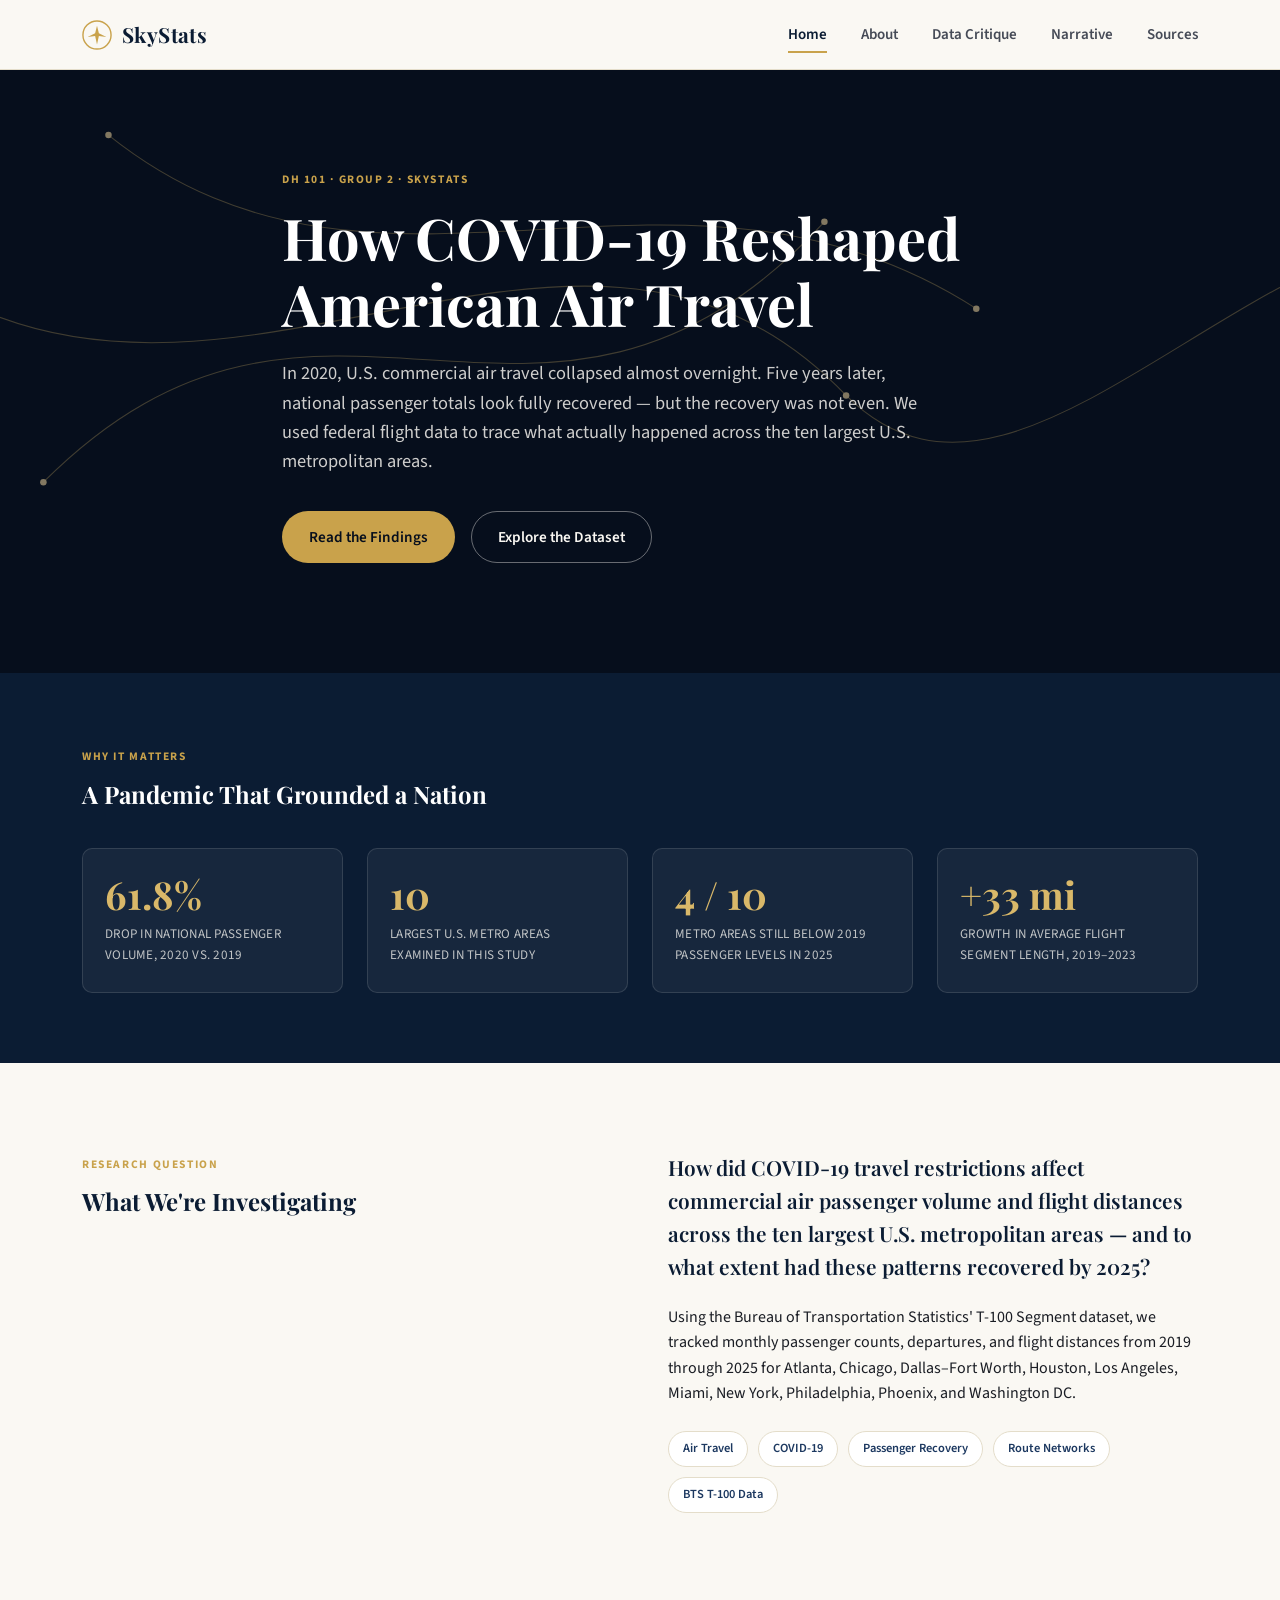
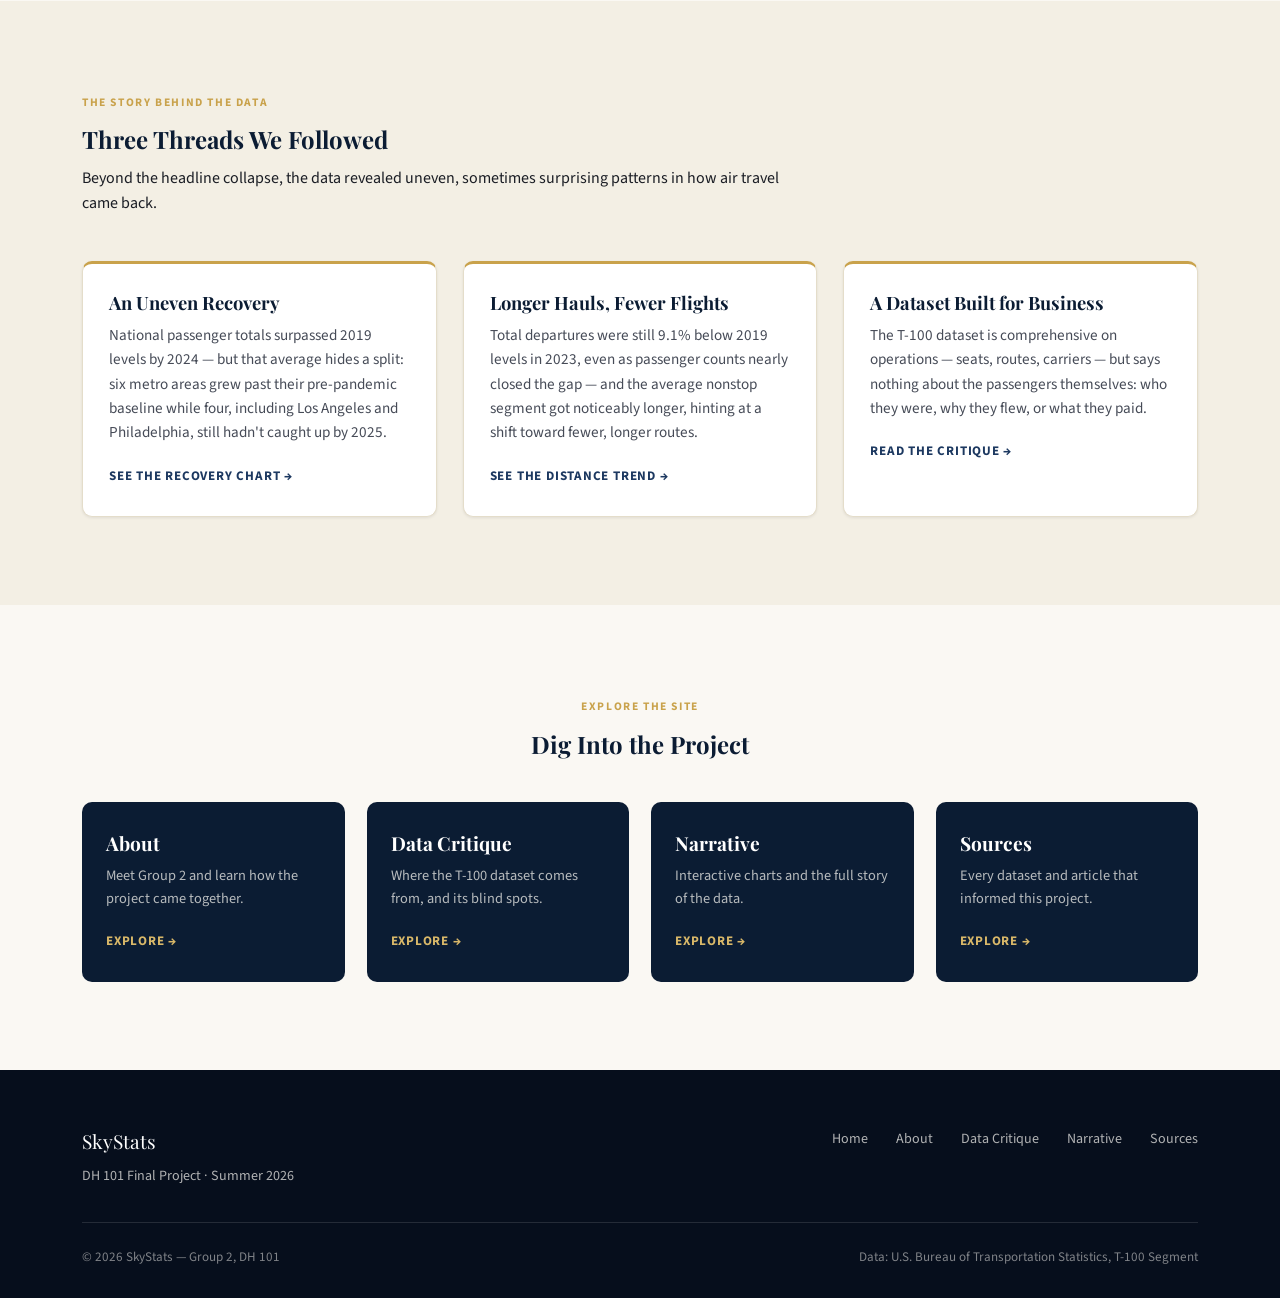
==== index.html @ 683894a3 "Initial SkyStats site" ====
<!doctype html>
<html lang="en">
<head>
  <meta charset="UTF-8" />
  <meta name="viewport" content="width=device-width, initial-scale=1.0" />
  <title>SkyStats — How COVID-19 Reshaped American Air Travel</title>
  <meta name="description" content="A DH 101 data journalism project tracking how the COVID-19 pandemic reshaped commercial air travel across the ten largest U.S. metro areas, 2019–2025." />
  <link rel="preconnect" href="https://fonts.googleapis.com" />
  <link rel="preconnect" href="https://fonts.gstatic.com" crossorigin />
  <link href="https://fonts.googleapis.com/css2?family=Playfair+Display:wght@600;700&family=Source+Sans+3:wght@400;600;700&display=swap" rel="stylesheet" />
  <link rel="stylesheet" href="assets/css/style.css" />
</head>
<body data-page="home">

  <header class="site-header">
    <nav class="nav">
      <a href="index.html" class="nav-brand">
        <svg class="mark" viewBox="0 0 32 32" fill="none" xmlns="http://www.w3.org/2000/svg">
          <circle cx="16" cy="16" r="15" stroke="#c9a24b" stroke-width="1.5"/>
          <path d="M6 18L14 14L16 6L18 14L26 18L18 17L16 26L14 17L6 18Z" fill="#c9a24b"/>
        </svg>
        SkyStats
      </a>
      <button class="nav-toggle" aria-label="Toggle navigation" aria-expanded="false">
        <span></span><span></span><span></span>
      </button>
      <ul class="nav-links">
        <li><a href="index.html" data-page="home">Home</a></li>
        <li><a href="about.html" data-page="about">About</a></li>
        <li><a href="data-critique.html" data-page="data">Data Critique</a></li>
        <li><a href="narrative.html" data-page="narrative">Narrative</a></li>
        <li><a href="sources.html" data-page="sources">Sources</a></li>
      </ul>
    </nav>
  </header>

  <section class="hero">
    <svg class="hero-routes" viewBox="0 0 1180 480" preserveAspectRatio="xMidYMid slice" xmlns="http://www.w3.org/2000/svg">
      <g stroke="#d9b869" stroke-width="1" fill="none" opacity="0.5">
        <path d="M40,380 C 300,120 500,420 760,140" />
        <path d="M100,60 C 350,260 620,40 900,220" />
        <path d="M-20,220 C 250,340 550,60 780,300 C 900,420 1050,260 1220,180" />
      </g>
      <g fill="#e8cf9a">
        <circle cx="40" cy="380" r="3"/>
        <circle cx="760" cy="140" r="3"/>
        <circle cx="100" cy="60" r="3"/>
        <circle cx="900" cy="220" r="3"/>
        <circle cx="780" cy="300" r="3"/>
        <circle cx="1220" cy="180" r="3"/>
      </g>
    </svg>
    <div class="container hero-inner">
      <span class="eyebrow">DH 101 &middot; Group 2 &middot; SkyStats</span>
      <h1>How COVID-19 Reshaped American Air Travel</h1>
      <p class="lede">
        In 2020, U.S. commercial air travel collapsed almost overnight. Five years
        later, national passenger totals look fully recovered &mdash; but the
        recovery was not even. We used federal flight data to trace what actually
        happened across the ten largest U.S. metropolitan areas.
      </p>
      <div class="hero-actions">
        <a href="narrative.html" class="btn btn-primary">Read the Findings</a>
        <a href="data-critique.html" class="btn btn-outline">Explore the Dataset</a>
      </div>
    </div>
  </section>

  <section class="stat-band">
    <div class="container">
      <span class="eyebrow">Why It Matters</span>
      <h2 style="color:#fff; max-width:600px;">A Pandemic That Grounded a Nation</h2>
      <div class="stat-band-grid">
        <div class="stat-card">
          <div class="stat-number">61.8%</div>
          <div class="stat-label">DROP IN NATIONAL PASSENGER VOLUME, 2020 VS. 2019</div>
        </div>
        <div class="stat-card">
          <div class="stat-number">10</div>
          <div class="stat-label">LARGEST U.S. METRO AREAS EXAMINED IN THIS STUDY</div>
        </div>
        <div class="stat-card">
          <div class="stat-number">4 / 10</div>
          <div class="stat-label">METRO AREAS STILL BELOW 2019 PASSENGER LEVELS IN 2025</div>
        </div>
        <div class="stat-card">
          <div class="stat-number">+33 mi</div>
          <div class="stat-label">GROWTH IN AVERAGE FLIGHT SEGMENT LENGTH, 2019&ndash;2023</div>
        </div>
      </div>
    </div>
  </section>

  <section class="section">
    <div class="container two-col">
      <div>
        <span class="eyebrow">Research Question</span>
        <h2>What We're Investigating</h2>
      </div>
      <div>
        <p style="font-family: var(--font-display); font-size: 1.3rem; color: var(--navy-900); font-weight: 600;">
          How did COVID-19 travel restrictions affect commercial air passenger
          volume and flight distances across the ten largest U.S. metropolitan
          areas &mdash; and to what extent had these patterns recovered by 2025?
        </p>
        <p>
          Using the Bureau of Transportation Statistics' T-100 Segment dataset,
          we tracked monthly passenger counts, departures, and flight distances
          from 2019 through 2025 for Atlanta, Chicago, Dallas&ndash;Fort Worth,
          Houston, Los Angeles, Miami, New York, Philadelphia, Phoenix, and
          Washington DC.
        </p>
        <div class="tag-row">
          <span class="tag">Air Travel</span>
          <span class="tag">COVID-19</span>
          <span class="tag">Passenger Recovery</span>
          <span class="tag">Route Networks</span>
          <span class="tag">BTS T-100 Data</span>
        </div>
      </div>
    </div>
  </section>

  <section class="section section-alt">
    <div class="container">
      <div class="section-head">
        <span class="eyebrow">The Story Behind the Data</span>
        <h2>Three Threads We Followed</h2>
        <p>Beyond the headline collapse, the data revealed uneven, sometimes
          surprising patterns in how air travel came back.</p>
      </div>
      <div class="card-grid">
        <div class="card">
          <h3>An Uneven Recovery</h3>
          <p>
            National passenger totals surpassed 2019 levels by 2024 &mdash; but
            that average hides a split: six metro areas grew past their
            pre-pandemic baseline while four, including Los Angeles and
            Philadelphia, still hadn't caught up by 2025.
          </p>
          <a href="narrative.html#recovery" class="card-link">See the recovery chart &rarr;</a>
        </div>
        <div class="card">
          <h3>Longer Hauls, Fewer Flights</h3>
          <p>
            Total departures were still 9.1% below 2019 levels in 2023, even as
            passenger counts nearly closed the gap &mdash; and the average
            nonstop segment got noticeably longer, hinting at a shift toward
            fewer, longer routes.
          </p>
          <a href="narrative.html#distance" class="card-link">See the distance trend &rarr;</a>
        </div>
        <div class="card">
          <h3>A Dataset Built for Business</h3>
          <p>
            The T-100 dataset is comprehensive on operations &mdash; seats,
            routes, carriers &mdash; but says nothing about the passengers
            themselves: who they were, why they flew, or what they paid.
          </p>
          <a href="data-critique.html" class="card-link">Read the critique &rarr;</a>
        </div>
      </div>
    </div>
  </section>

  <section class="section">
    <div class="container">
      <div class="section-head text-center" style="margin-left:auto; margin-right:auto;">
        <span class="eyebrow">Explore the Site</span>
        <h2>Dig Into the Project</h2>
      </div>
      <div class="explore-grid">
        <a href="about.html" class="explore-card">
          <div>
            <h3>About</h3>
            <p>Meet Group 2 and learn how the project came together.</p>
          </div>
          <span class="card-link">Explore &rarr;</span>
        </a>
        <a href="data-critique.html" class="explore-card">
          <div>
            <h3>Data Critique</h3>
            <p>Where the T-100 dataset comes from, and its blind spots.</p>
          </div>
          <span class="card-link">Explore &rarr;</span>
        </a>
        <a href="narrative.html" class="explore-card">
          <div>
            <h3>Narrative</h3>
            <p>Interactive charts and the full story of the data.</p>
          </div>
          <span class="card-link">Explore &rarr;</span>
        </a>
        <a href="sources.html" class="explore-card">
          <div>
            <h3>Sources</h3>
            <p>Every dataset and article that informed this project.</p>
          </div>
          <span class="card-link">Explore &rarr;</span>
        </a>
      </div>
    </div>
  </section>

  <footer class="site-footer">
    <div class="container">
      <div class="footer-top">
        <div>
          <div class="footer-brand">SkyStats</div>
          <p style="margin:0; font-size:0.88rem;">DH 101 Final Project &middot; Summer 2026</p>
        </div>
        <ul class="footer-links">
          <li><a href="index.html">Home</a></li>
          <li><a href="about.html">About</a></li>
          <li><a href="data-critique.html">Data Critique</a></li>
          <li><a href="narrative.html">Narrative</a></li>
          <li><a href="sources.html">Sources</a></li>
        </ul>
      </div>
      <div class="footer-bottom">
        <span>&copy; 2026 SkyStats &mdash; Group 2, DH 101</span>
        <span>Data: U.S. Bureau of Transportation Statistics, T-100 Segment</span>
      </div>
    </div>
  </footer>

  <script src="assets/js/main.js"></script>
</body>
</html>
---- assets/css/style.css ----
/* ==========================================================================
   SkyStats — DH 101 Group 2
   Navy & Gold design system
   ========================================================================== */

:root {
  --navy-950: #060e1c;
  --navy-900: #0b1c33;
  --navy-800: #12294a;
  --navy-700: #1c3860;
  --navy-600: #2a4d80;
  --gold-500: #c9a24b;
  --gold-400: #d9b869;
  --gold-300: #e8cf9a;
  --cream-50: #faf8f3;
  --cream-100: #f3efe4;
  --ink-900: #1a1d24;
  --ink-700: #464b57;
  --ink-500: #6b7182;
  --line: #e4ddca;
  --white: #ffffff;

  --font-display: "Playfair Display", "Georgia", serif;
  --font-body: "Source Sans 3", "Helvetica Neue", Arial, sans-serif;

  --max-width: 1180px;
  --radius: 10px;
  --shadow-sm: 0 1px 3px rgba(6, 14, 28, 0.08);
  --shadow-md: 0 8px 24px rgba(6, 14, 28, 0.12);
}

* {
  box-sizing: border-box;
}

html {
  scroll-behavior: smooth;
}

body {
  margin: 0;
  font-family: var(--font-body);
  color: var(--ink-900);
  background: var(--cream-50);
  line-height: 1.6;
  -webkit-font-smoothing: antialiased;
}

img {
  max-width: 100%;
  display: block;
}

a {
  color: inherit;
  text-decoration: none;
}

h1, h2, h3, h4 {
  font-family: var(--font-display);
  line-height: 1.15;
  margin: 0 0 0.5em;
  color: var(--navy-900);
}

p {
  margin: 0 0 1em;
}

.container {
  max-width: var(--max-width);
  margin: 0 auto;
  padding: 0 32px;
}

.eyebrow {
  display: inline-block;
  font-family: var(--font-body);
  font-weight: 700;
  font-size: 0.72rem;
  letter-spacing: 0.14em;
  text-transform: uppercase;
  color: var(--gold-500);
  margin-bottom: 14px;
}

.btn {
  display: inline-flex;
  align-items: center;
  gap: 8px;
  padding: 13px 26px;
  border-radius: 999px;
  font-weight: 600;
  font-size: 0.95rem;
  border: 1px solid transparent;
  cursor: pointer;
  transition: transform 0.15s ease, box-shadow 0.15s ease, background 0.15s ease, color 0.15s ease;
}

.btn-primary {
  background: var(--gold-500);
  color: var(--navy-950);
}
.btn-primary:hover {
  background: var(--gold-400);
  transform: translateY(-1px);
  box-shadow: var(--shadow-md);
}

.btn-outline {
  background: transparent;
  border-color: rgba(250, 248, 243, 0.4);
  color: inherit;
}
.btn-outline:hover {
  border-color: var(--gold-400);
  color: var(--gold-400);
}

/* ---------- Header / Nav ---------- */

.site-header {
  position: sticky;
  top: 0;
  z-index: 100;
  background: var(--cream-50);
  border-bottom: 1px solid var(--line);
}

.nav {
  display: flex;
  align-items: center;
  justify-content: space-between;
  padding: 18px 32px;
  max-width: var(--max-width);
  margin: 0 auto;
}

.nav-brand {
  display: flex;
  align-items: center;
  gap: 10px;
  font-family: var(--font-display);
  font-weight: 700;
  font-size: 1.3rem;
  letter-spacing: 0.02em;
  color: var(--navy-900);
}

.nav-brand .mark {
  width: 30px;
  height: 30px;
  flex-shrink: 0;
}

.nav-links {
  display: flex;
  align-items: center;
  gap: 34px;
  list-style: none;
  margin: 0;
  padding: 0;
}

.nav-links a {
  font-size: 0.94rem;
  font-weight: 600;
  color: var(--ink-700);
  padding: 6px 0;
  border-bottom: 2px solid transparent;
  transition: color 0.15s ease, border-color 0.15s ease;
}

.nav-links a:hover,
.nav-links a.active {
  color: var(--navy-900);
  border-color: var(--gold-500);
}

.nav-toggle {
  display: none;
  background: none;
  border: none;
  cursor: pointer;
  padding: 6px;
}
.nav-toggle span {
  display: block;
  width: 24px;
  height: 2px;
  background: var(--navy-900);
  margin: 5px 0;
  transition: transform 0.2s ease, opacity 0.2s ease;
}

@media (max-width: 860px) {
  .nav-toggle {
    display: block;
  }
  .nav-links {
    position: absolute;
    top: 100%;
    left: 0;
    right: 0;
    background: var(--cream-50);
    border-bottom: 1px solid var(--line);
    flex-direction: column;
    align-items: flex-start;
    gap: 0;
    max-height: 0;
    overflow: hidden;
    transition: max-height 0.25s ease;
  }
  .nav-links.open {
    max-height: 400px;
  }
  .nav-links li {
    width: 100%;
  }
  .nav-links a {
    display: block;
    width: 100%;
    padding: 14px 32px;
    border-bottom: 1px solid var(--line);
    border-left: 2px solid transparent;
  }
  .nav-links a.active,
  .nav-links a:hover {
    border-left-color: var(--gold-500);
    border-bottom-color: var(--line);
  }
}

/* ---------- Hero ---------- */

.hero {
  position: relative;
  background: var(--navy-950);
  color: var(--cream-50);
  overflow: hidden;
  padding: 96px 0 110px;
}

.hero-routes {
  position: absolute;
  inset: 0;
  opacity: 0.55;
  pointer-events: none;
}

.hero-inner {
  position: relative;
  z-index: 1;
  max-width: 780px;
}

.hero h1 {
  color: var(--white);
  font-size: clamp(2.4rem, 5vw, 3.6rem);
  margin-bottom: 0.4em;
}

.hero .lede {
  font-size: 1.15rem;
  color: rgba(250, 248, 243, 0.82);
  max-width: 640px;
}

.hero-actions {
  display: flex;
  gap: 16px;
  margin-top: 34px;
  flex-wrap: wrap;
}

.page-hero {
  padding: 72px 0 56px;
}
.page-hero .lede {
  max-width: 720px;
}

/* ---------- Stat band ---------- */

.stat-band {
  background: var(--navy-900);
  color: var(--cream-50);
  padding: 70px 0;
}

.stat-band-grid {
  display: grid;
  grid-template-columns: repeat(4, 1fr);
  gap: 24px;
  margin-top: 40px;
}

.stat-card {
  background: rgba(250, 248, 243, 0.05);
  border: 1px solid rgba(250, 248, 243, 0.12);
  border-radius: var(--radius);
  padding: 26px 22px;
}

.stat-number {
  font-family: var(--font-display);
  font-weight: 700;
  font-size: 2.4rem;
  color: var(--gold-400);
  line-height: 1;
  margin-bottom: 10px;
}

.stat-label {
  font-size: 0.82rem;
  letter-spacing: 0.02em;
  color: rgba(250, 248, 243, 0.75);
}

@media (max-width: 900px) {
  .stat-band-grid {
    grid-template-columns: repeat(2, 1fr);
  }
}
@media (max-width: 520px) {
  .stat-band-grid {
    grid-template-columns: 1fr;
  }
}

/* ---------- Sections ---------- */

.section {
  padding: 88px 0;
}

.section-tight {
  padding: 56px 0;
}

.section-alt {
  background: var(--cream-100);
}

.section-head {
  max-width: 700px;
  margin-bottom: 44px;
}

.two-col {
  display: grid;
  grid-template-columns: 1fr 1fr;
  gap: 56px;
  align-items: start;
}

@media (max-width: 860px) {
  .two-col {
    grid-template-columns: 1fr;
    gap: 32px;
  }
}

.tag-row {
  display: flex;
  flex-wrap: wrap;
  gap: 10px;
  margin-top: 24px;
}

.tag {
  font-size: 0.78rem;
  font-weight: 600;
  padding: 7px 14px;
  border-radius: 999px;
  background: var(--white);
  border: 1px solid var(--line);
  color: var(--navy-700);
}

/* ---------- Cards ---------- */

.card-grid {
  display: grid;
  grid-template-columns: repeat(3, 1fr);
  gap: 26px;
}

@media (max-width: 900px) {
  .card-grid {
    grid-template-columns: repeat(2, 1fr);
  }
}
@media (max-width: 620px) {
  .card-grid {
    grid-template-columns: 1fr;
  }
}

.card {
  background: var(--white);
  border: 1px solid var(--line);
  border-top: 3px solid var(--gold-500);
  border-radius: var(--radius);
  padding: 28px 26px;
  box-shadow: var(--shadow-sm);
  transition: transform 0.15s ease, box-shadow 0.15s ease;
}

.card:hover {
  transform: translateY(-3px);
  box-shadow: var(--shadow-md);
}

.card h3 {
  font-size: 1.15rem;
  margin-bottom: 10px;
}

.card p {
  color: var(--ink-700);
  font-size: 0.95rem;
  margin-bottom: 18px;
}

.card-link {
  font-size: 0.82rem;
  font-weight: 700;
  letter-spacing: 0.06em;
  text-transform: uppercase;
  color: var(--navy-700);
  display: inline-flex;
  align-items: center;
  gap: 6px;
}
.card:hover .card-link {
  color: var(--gold-500);
}

/* explore nav cards */
.explore-grid {
  display: grid;
  grid-template-columns: repeat(4, 1fr);
  gap: 22px;
}
@media (max-width: 900px) {
  .explore-grid {
    grid-template-columns: repeat(2, 1fr);
  }
}
@media (max-width: 560px) {
  .explore-grid {
    grid-template-columns: 1fr;
  }
}

.explore-card {
  background: var(--navy-900);
  color: var(--cream-50);
  border-radius: var(--radius);
  padding: 30px 24px;
  display: flex;
  flex-direction: column;
  justify-content: space-between;
  min-height: 180px;
  transition: transform 0.15s ease, background 0.15s ease;
}
.explore-card:hover {
  background: var(--navy-800);
  transform: translateY(-3px);
}
.explore-card h3 {
  color: var(--white);
  font-size: 1.2rem;
}
.explore-card p {
  color: rgba(250, 248, 243, 0.72);
  font-size: 0.9rem;
}
.explore-card .card-link {
  color: var(--gold-400);
}

/* ---------- Chart / figure containers ---------- */

.chart-panel {
  background: var(--white);
  border: 1px solid var(--line);
  border-radius: var(--radius);
  padding: 28px 26px 18px;
  box-shadow: var(--shadow-sm);
  margin: 34px 0;
}

.chart-panel h3 {
  font-size: 1.1rem;
  margin-bottom: 4px;
}

.chart-caption {
  font-size: 0.85rem;
  color: var(--ink-500);
  margin-top: 12px;
}

.chart-wrap {
  position: relative;
  height: 340px;
  margin-top: 18px;
}

/* ---------- Team / About ---------- */

.team-grid {
  display: grid;
  grid-template-columns: repeat(3, 1fr);
  gap: 26px;
}
@media (max-width: 860px) {
  .team-grid {
    grid-template-columns: repeat(2, 1fr);
  }
}
@media (max-width: 560px) {
  .team-grid {
    grid-template-columns: 1fr;
  }
}

.team-card {
  background: var(--white);
  border: 1px solid var(--line);
  border-radius: var(--radius);
  padding: 26px;
  text-align: left;
}

.team-avatar {
  width: 52px;
  height: 52px;
  border-radius: 50%;
  background: var(--navy-900);
  color: var(--gold-400);
  display: flex;
  align-items: center;
  justify-content: center;
  font-family: var(--font-display);
  font-weight: 700;
  font-size: 1.1rem;
  margin-bottom: 16px;
}

.team-card h3 {
  font-size: 1.05rem;
  margin-bottom: 2px;
}

.team-role {
  font-size: 0.8rem;
  font-weight: 700;
  letter-spacing: 0.04em;
  text-transform: uppercase;
  color: var(--gold-500);
  margin-bottom: 12px;
}

.team-card p {
  font-size: 0.9rem;
  color: var(--ink-700);
  margin-bottom: 0;
}

.team-card a.email {
  font-size: 0.85rem;
  color: var(--navy-700);
  font-weight: 600;
  word-break: break-word;
}

/* ---------- Timeline (data critique / methodology) ---------- */

.spec-table {
  width: 100%;
  border-collapse: collapse;
  margin: 28px 0;
  font-size: 0.92rem;
}
.spec-table th,
.spec-table td {
  text-align: left;
  padding: 12px 14px;
  border-bottom: 1px solid var(--line);
  vertical-align: top;
}
.spec-table th {
  color: var(--navy-900);
  font-size: 0.78rem;
  letter-spacing: 0.05em;
  text-transform: uppercase;
  color: var(--ink-500);
}

.callout {
  background: var(--white);
  border-left: 4px solid var(--gold-500);
  border-radius: 0 var(--radius) var(--radius) 0;
  padding: 22px 24px;
  margin: 28px 0;
  box-shadow: var(--shadow-sm);
}
.callout h4 {
  font-size: 1rem;
  margin-bottom: 8px;
}
.callout p {
  font-size: 0.94rem;
  color: var(--ink-700);
  margin-bottom: 0;
}

/* ---------- Sources / bibliography ---------- */

.biblio-group {
  margin-bottom: 36px;
}
.biblio-group h3 {
  font-size: 1rem;
  color: var(--gold-500);
  text-transform: uppercase;
  letter-spacing: 0.05em;
  font-family: var(--font-body);
  font-weight: 700;
  margin-bottom: 16px;
  border-bottom: 1px solid var(--line);
  padding-bottom: 10px;
}
.biblio-entry {
  font-size: 0.93rem;
  color: var(--ink-700);
  padding: 12px 0;
  border-bottom: 1px solid var(--line);
}
.biblio-entry:last-child {
  border-bottom: none;
}
.biblio-entry a {
  color: var(--navy-700);
  font-weight: 600;
  text-decoration: underline;
  text-decoration-color: var(--gold-300);
  text-underline-offset: 2px;
}

/* ---------- Footer ---------- */

.site-footer {
  background: var(--navy-950);
  color: rgba(250, 248, 243, 0.7);
  padding: 56px 0 30px;
}

.footer-top {
  display: flex;
  justify-content: space-between;
  gap: 32px;
  flex-wrap: wrap;
  padding-bottom: 34px;
  border-bottom: 1px solid rgba(250, 248, 243, 0.12);
  margin-bottom: 24px;
}

.footer-brand {
  font-family: var(--font-display);
  font-size: 1.2rem;
  color: var(--white);
  margin-bottom: 8px;
}

.footer-links {
  display: flex;
  gap: 28px;
  list-style: none;
  padding: 0;
  margin: 0;
  flex-wrap: wrap;
}
.footer-links a {
  font-size: 0.88rem;
  color: rgba(250, 248, 243, 0.7);
}
.footer-links a:hover {
  color: var(--gold-400);
}

.footer-bottom {
  display: flex;
  justify-content: space-between;
  gap: 12px;
  flex-wrap: wrap;
  font-size: 0.82rem;
  color: rgba(250, 248, 243, 0.5);
}

/* ---------- Utility ---------- */

.text-center {
  text-align: center;
}
.mt-0 {
  margin-top: 0;
}
.list-plain {
  padding-left: 1.2em;
  color: var(--ink-700);
}
.list-plain li {
  margin-bottom: 8px;
}
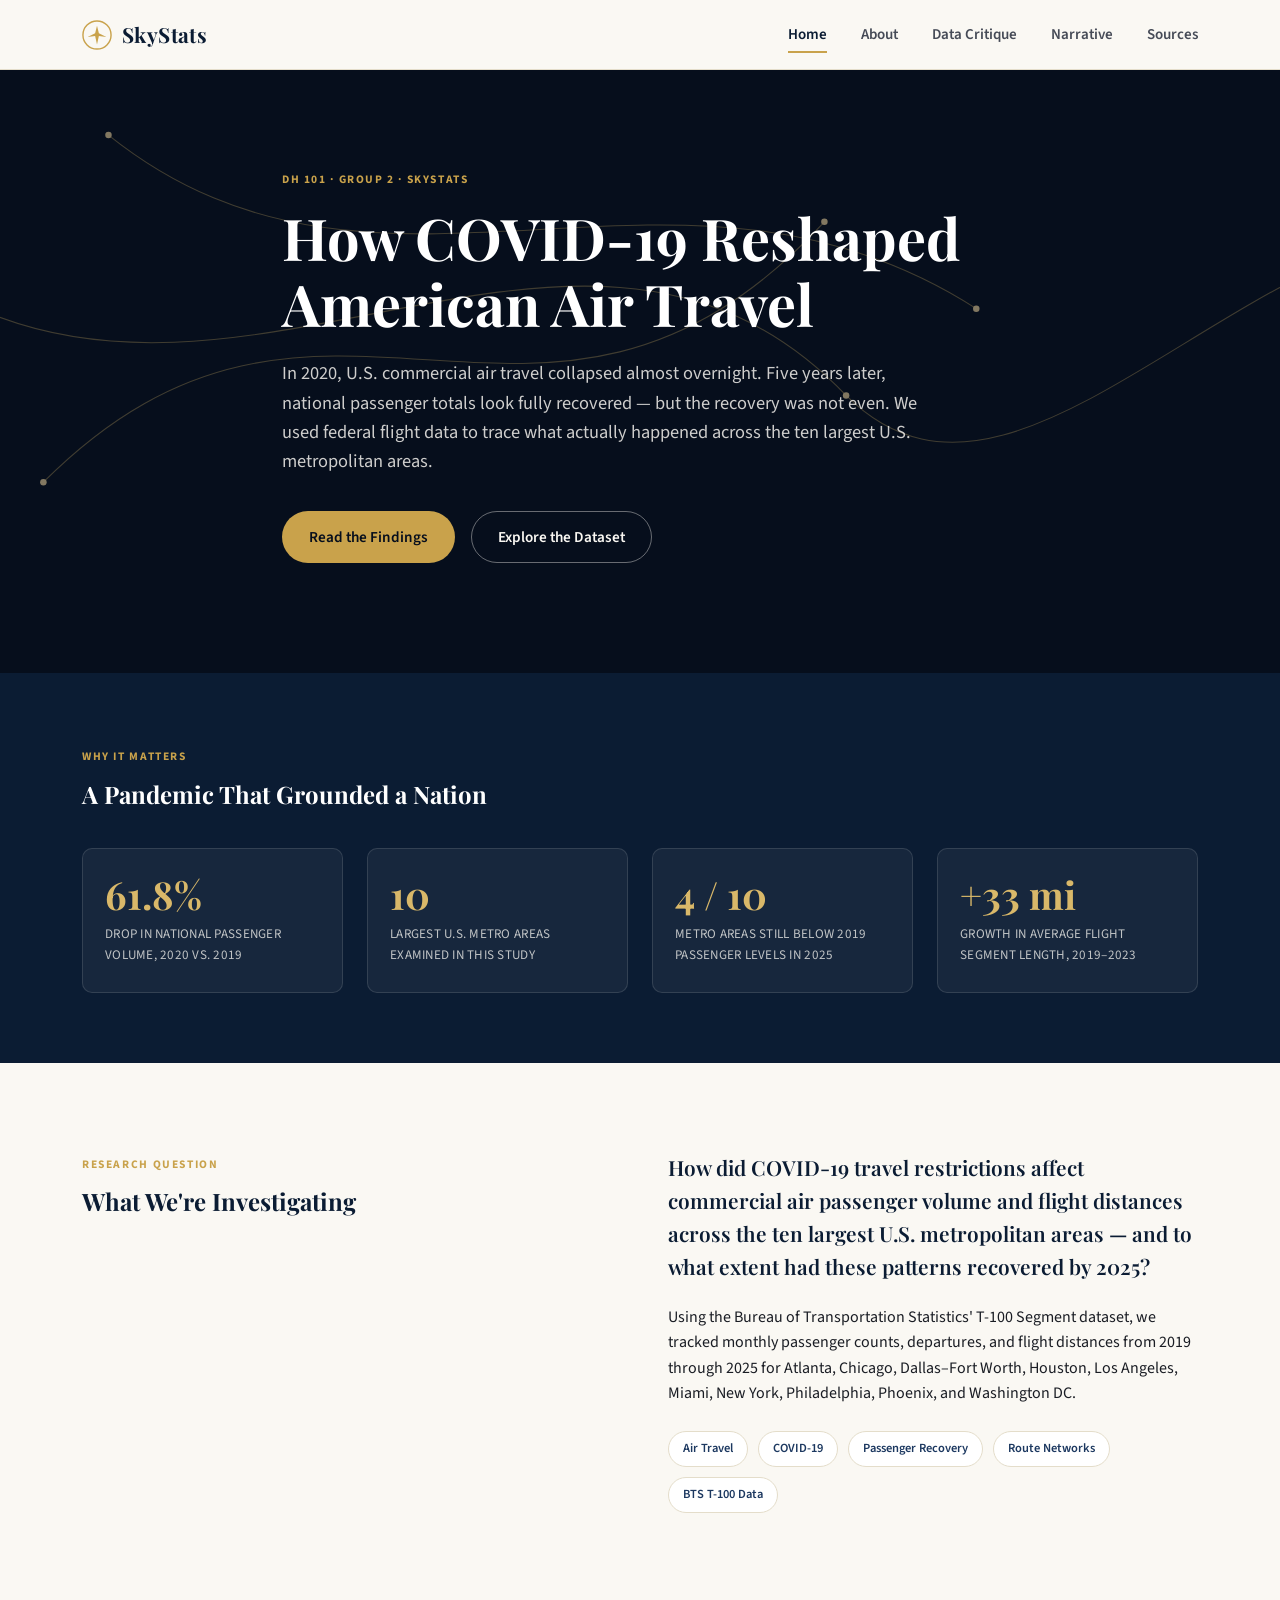
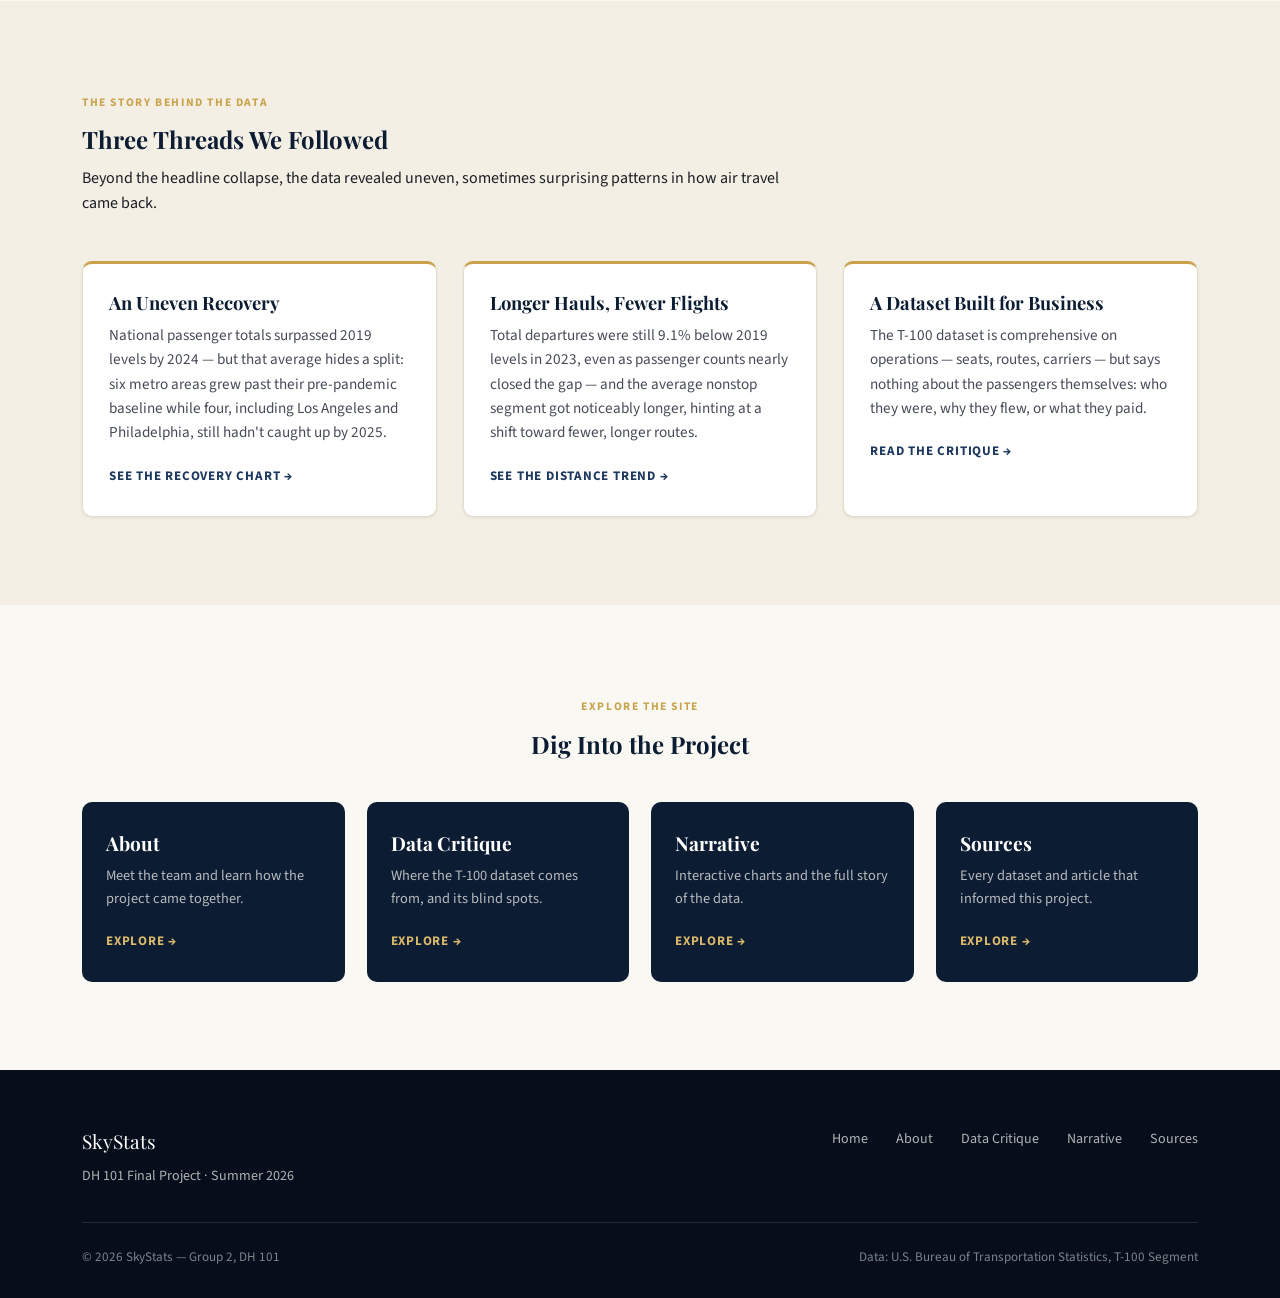
==== commit d45bd129: "Update index.html" ====
--- a/index.html
+++ b/index.html
@@ -173,7 +173,7 @@
         <a href="about.html" class="explore-card">
           <div>
             <h3>About</h3>
-            <p>Meet Group 2 and learn how the project came together.</p>
+            <p>Meet the team and learn how the project came together.</p>
           </div>
           <span class="card-link">Explore &rarr;</span>
         </a>
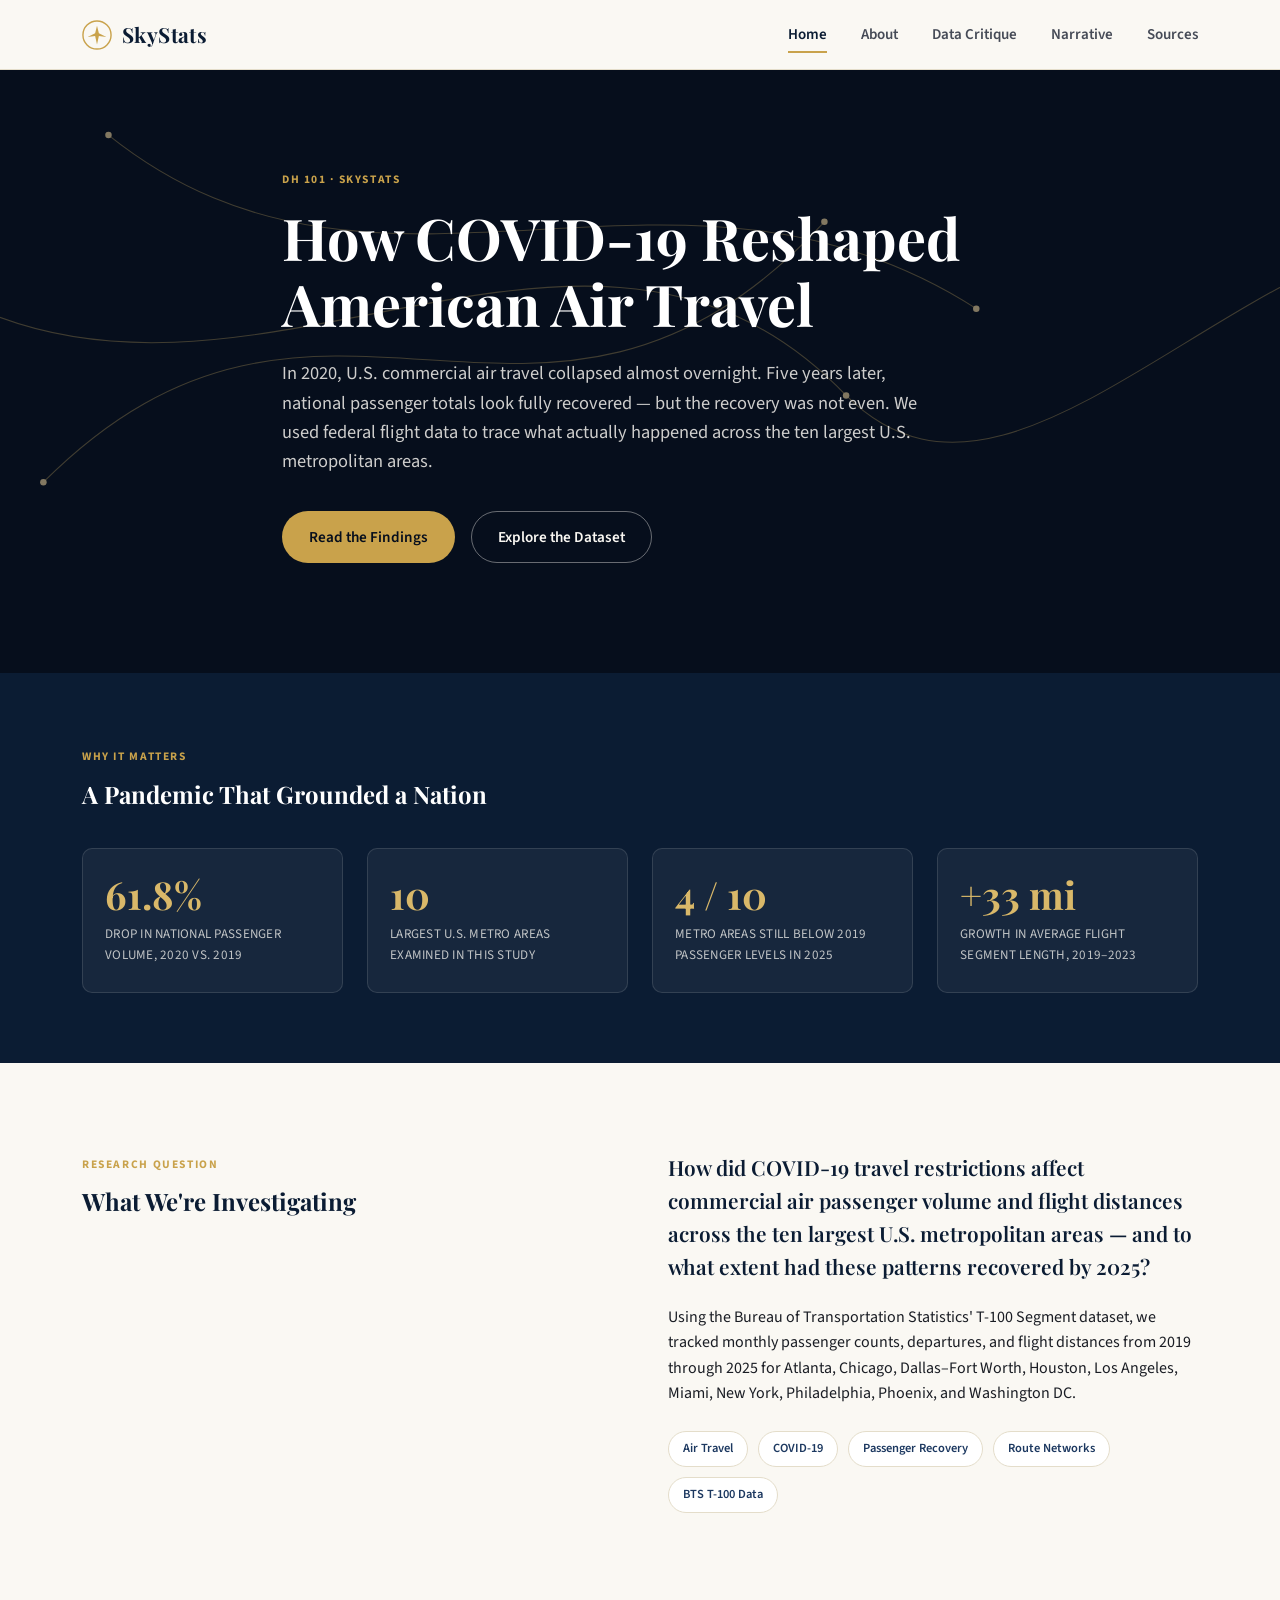
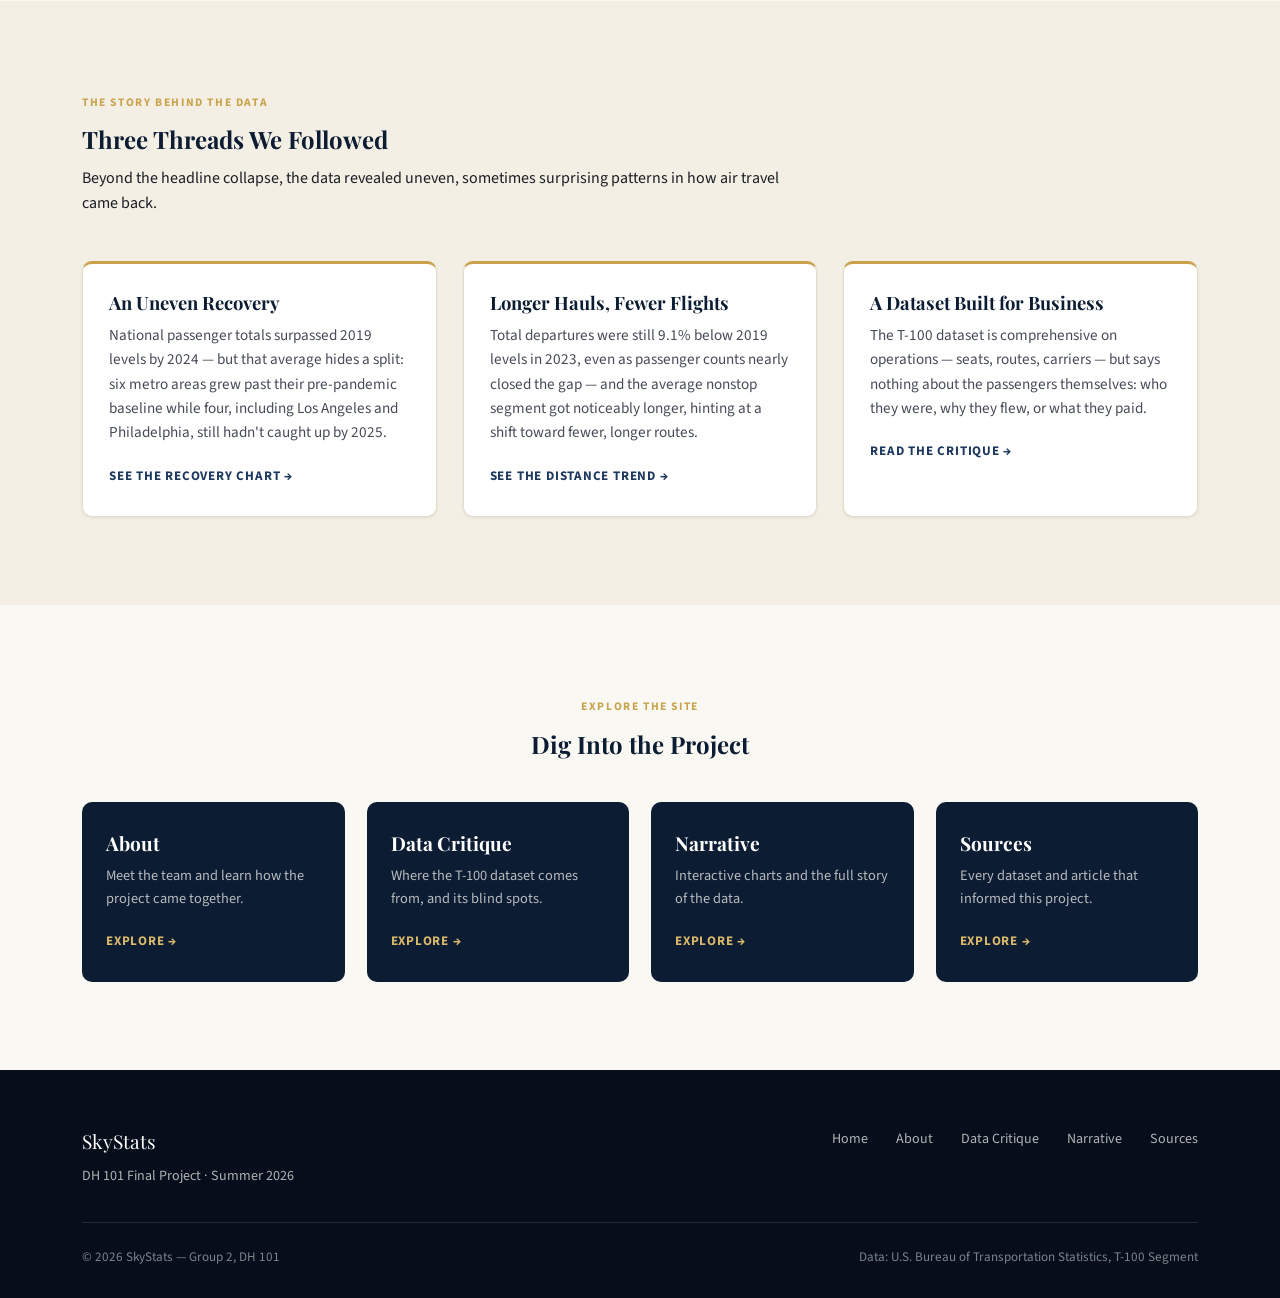
==== commit 508416a9: "Update index.html" ====
--- a/index.html
+++ b/index.html
@@ -51,7 +51,7 @@
       </g>
     </svg>
     <div class="container hero-inner">
-      <span class="eyebrow">DH 101 &middot; Group 2 &middot; SkyStats</span>
+      <span class="eyebrow">DH 101 &middot; SkyStats</span>
       <h1>How COVID-19 Reshaped American Air Travel</h1>
       <p class="lede">
         In 2020, U.S. commercial air travel collapsed almost overnight. Five years
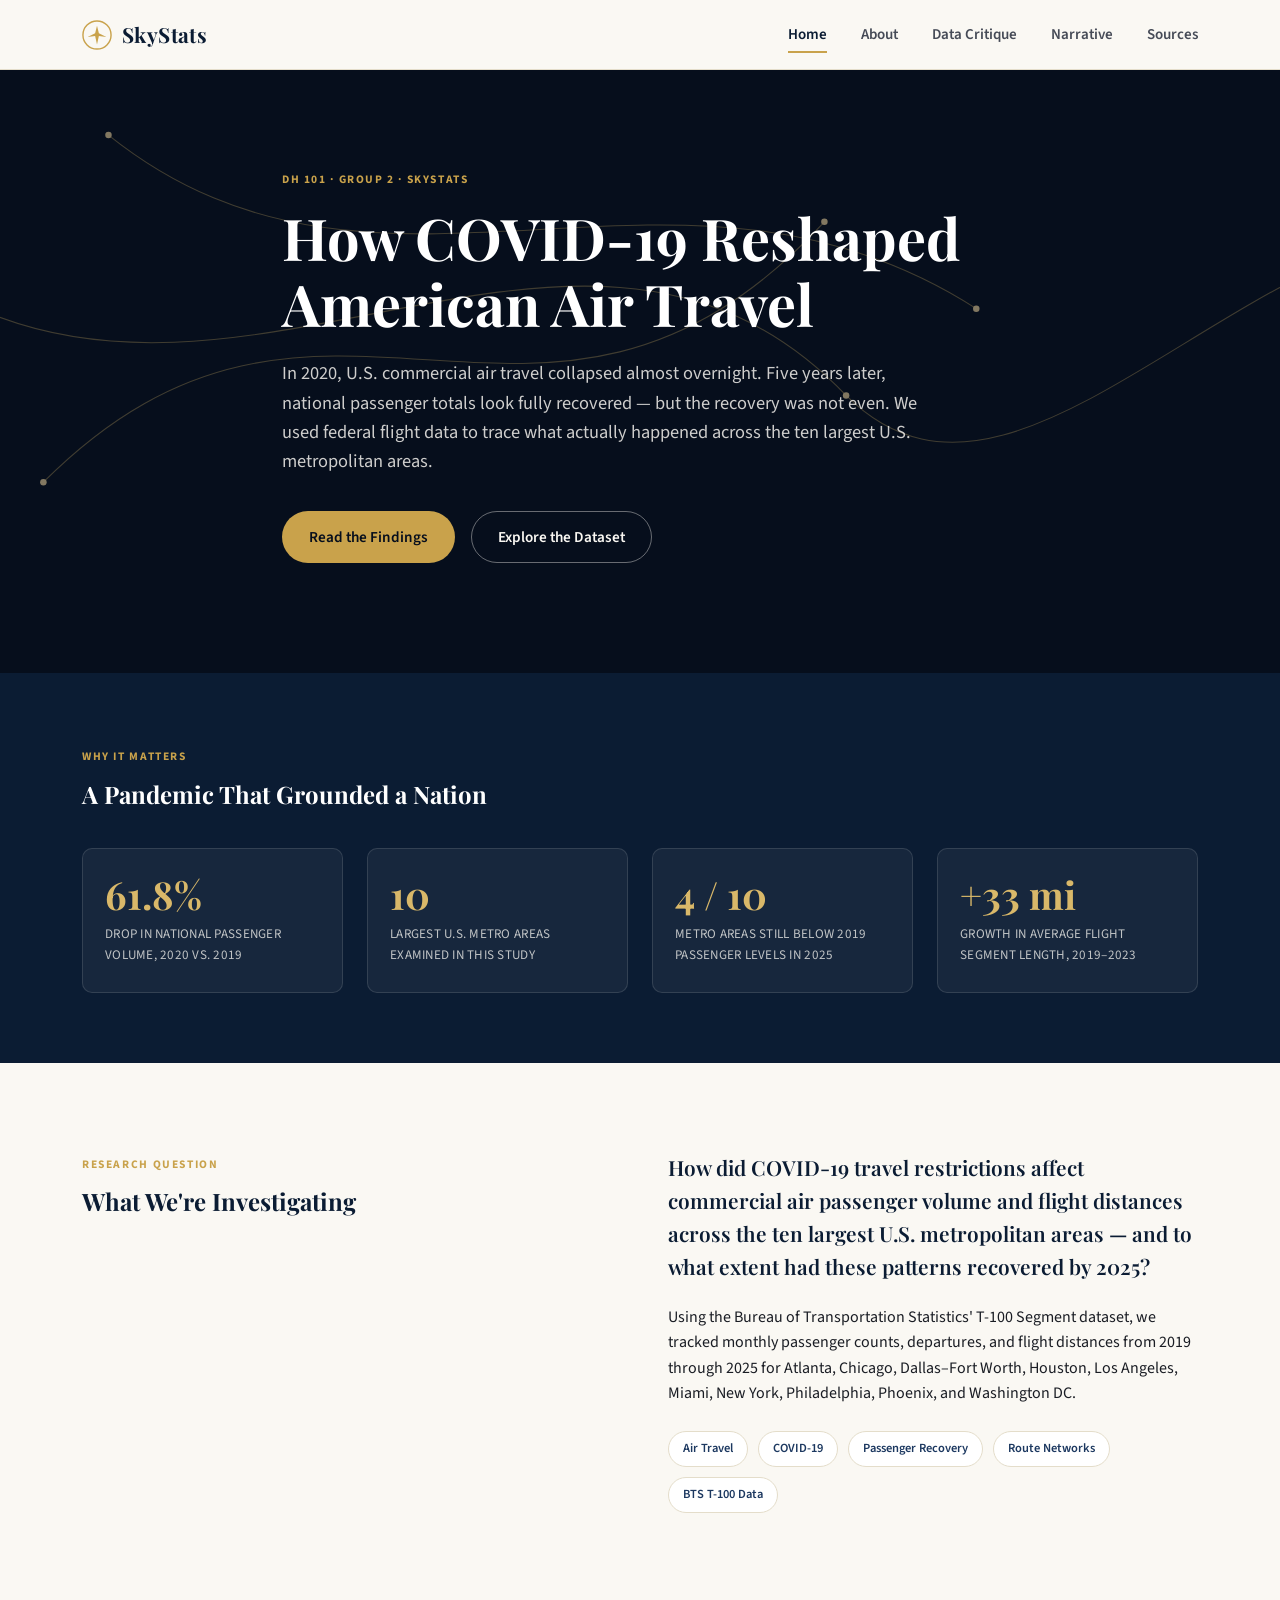
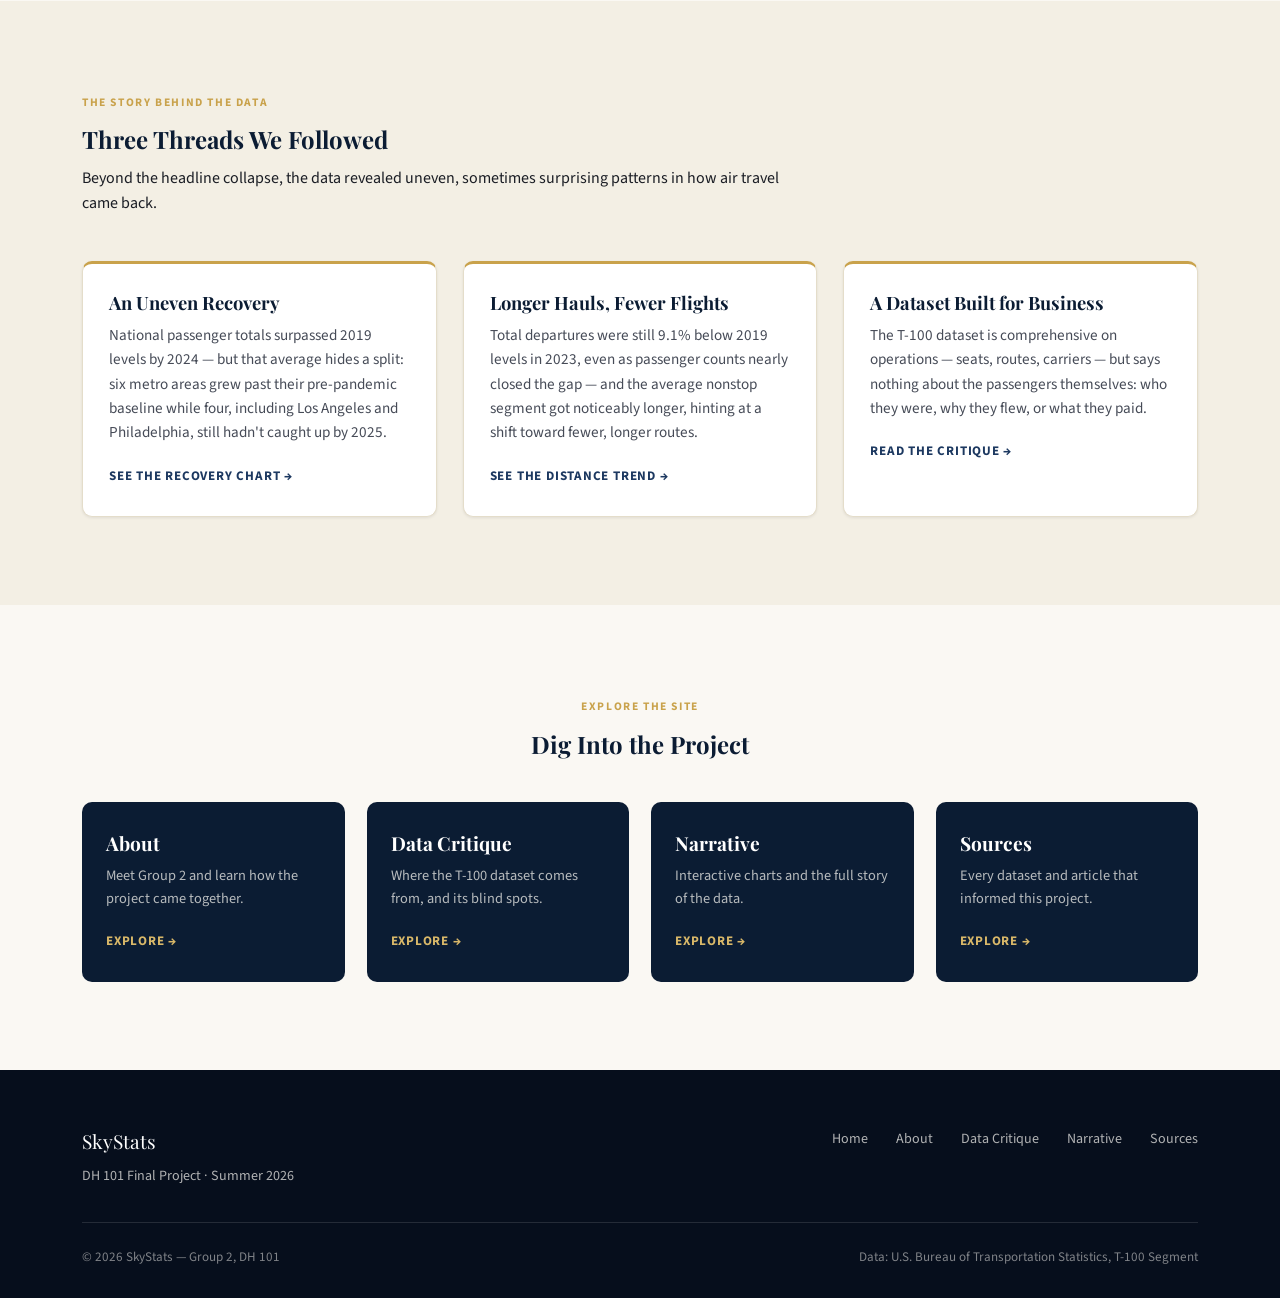
==== commit 22c01323: "Update index.html" ====
--- a/index.html
+++ b/index.html
@@ -51,7 +51,7 @@
       </g>
     </svg>
     <div class="container hero-inner">
-      <span class="eyebrow">DH 101 &middot; SkyStats</span>
+      <span class="eyebrow">DH 101 &middot; Group 2 &middot; SkyStats</span>
       <h1>How COVID-19 Reshaped American Air Travel</h1>
       <p class="lede">
         In 2020, U.S. commercial air travel collapsed almost overnight. Five years
@@ -173,7 +173,7 @@
         <a href="about.html" class="explore-card">
           <div>
             <h3>About</h3>
-            <p>Meet the team and learn how the project came together.</p>
+            <p>Meet Group 2 and learn how the project came together.</p>
           </div>
           <span class="card-link">Explore &rarr;</span>
         </a>
--- a/assets/css/style.css
+++ b/assets/css/style.css
@@ -509,6 +509,40 @@
   margin-top: 18px;
 }
 
+/* ---------- Map & Timeline ---------- */
+
+#recovery-map {
+  height: 460px;
+  width: 100%;
+  border-radius: var(--radius);
+  z-index: 1;
+}
+
+.map-legend {
+  display: flex;
+  flex-wrap: wrap;
+  gap: 18px;
+  margin-top: 16px;
+  font-size: 0.82rem;
+  color: var(--ink-700);
+}
+.map-legend .swatch {
+  display: inline-block;
+  width: 12px;
+  height: 12px;
+  border-radius: 50%;
+  margin-right: 6px;
+  vertical-align: middle;
+}
+
+iframe#timeline-embed {
+  display: block;
+  width: 100%;
+  height: 560px;
+  border-radius: var(--radius);
+  border: 1px solid var(--line);
+}
+
 /* ---------- Team / About ---------- */
 
 .team-grid {
@@ -650,6 +684,13 @@
   text-decoration-color: var(--gold-300);
   text-underline-offset: 2px;
 }
+.biblio-annotation {
+  margin-top: 8px;
+  font-size: 0.88rem;
+  color: var(--ink-500);
+  font-style: italic;
+  line-height: 1.55;
+}
 
 /* ---------- Footer ---------- */
 
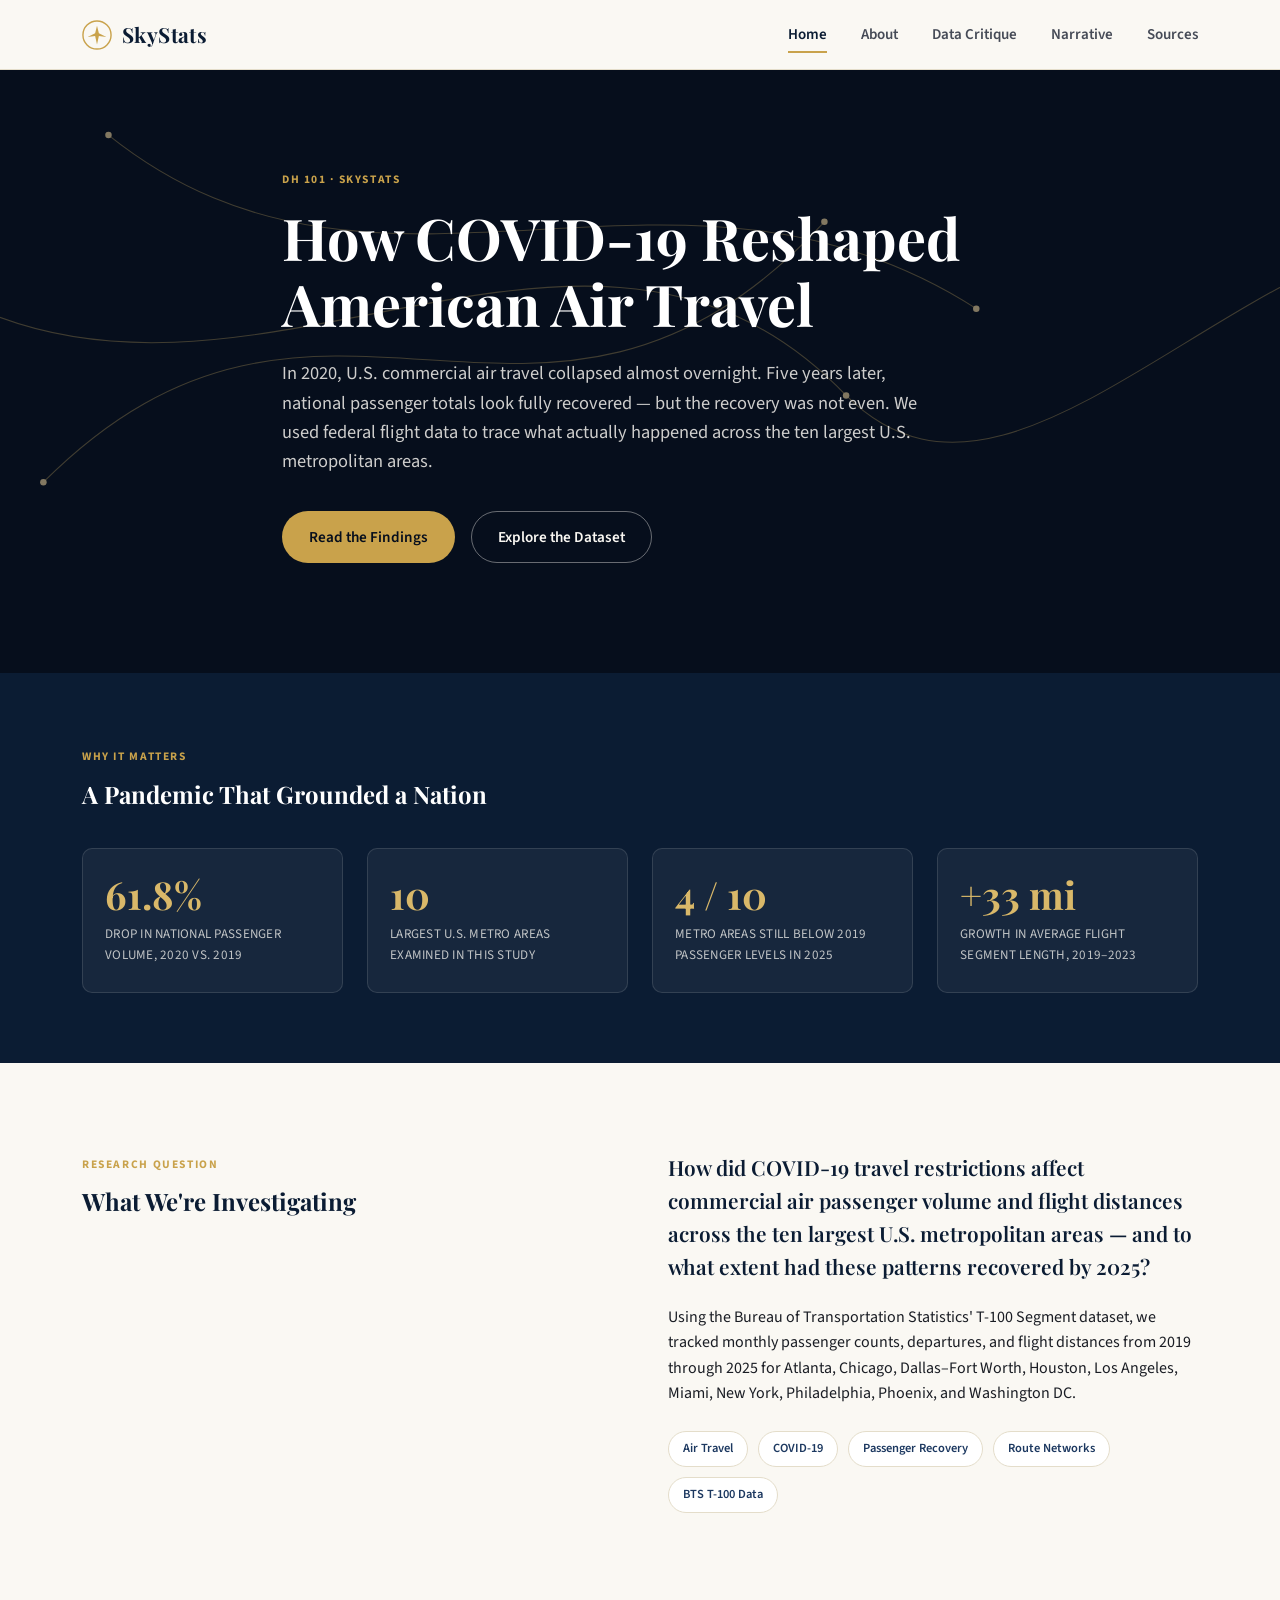
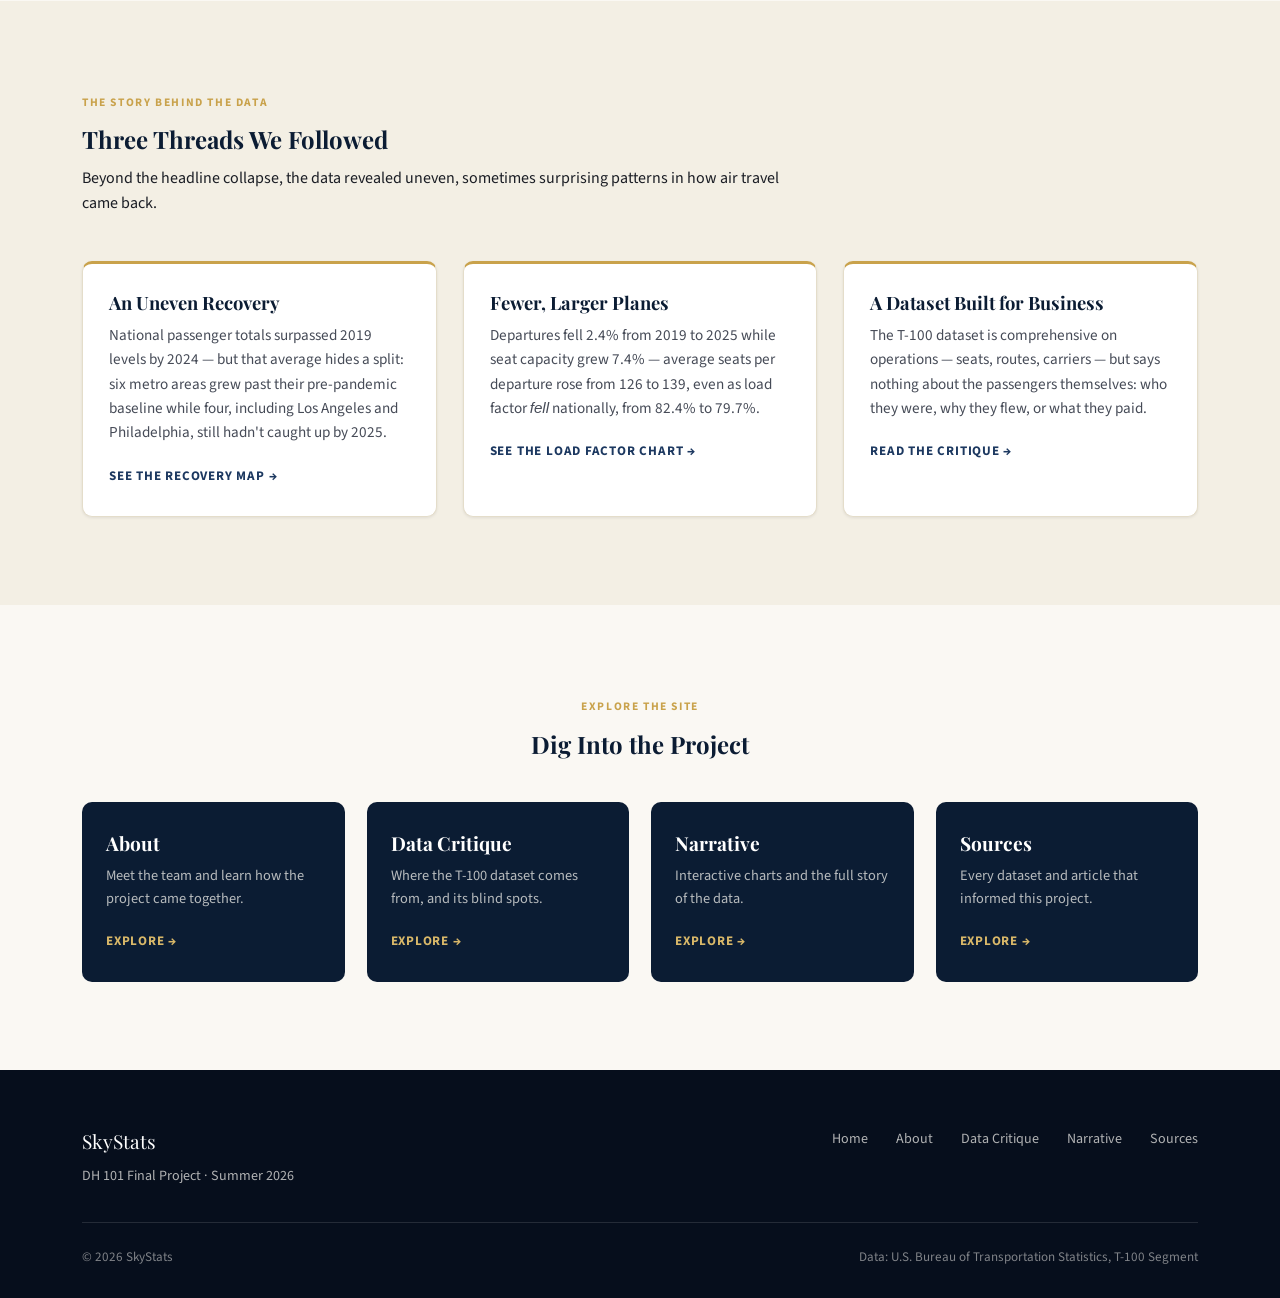
==== commit f0f9b685: "Refine narrative charts and align site with final course documents Swap in Wenkang's route-restorati" ====
--- a/index.html
+++ b/index.html
@@ -51,7 +51,7 @@
       </g>
     </svg>
     <div class="container hero-inner">
-      <span class="eyebrow">DH 101 &middot; Group 2 &middot; SkyStats</span>
+      <span class="eyebrow">DH 101 &middot; SkyStats</span>
       <h1>How COVID-19 Reshaped American Air Travel</h1>
       <p class="lede">
         In 2020, U.S. commercial air travel collapsed almost overnight. Five years
@@ -138,17 +138,17 @@
             pre-pandemic baseline while four, including Los Angeles and
             Philadelphia, still hadn't caught up by 2025.
           </p>
-          <a href="narrative.html#recovery" class="card-link">See the recovery chart &rarr;</a>
+          <a href="narrative.html#map" class="card-link">See the recovery map &rarr;</a>
         </div>
         <div class="card">
-          <h3>Longer Hauls, Fewer Flights</h3>
+          <h3>Fewer, Larger Planes</h3>
           <p>
-            Total departures were still 9.1% below 2019 levels in 2023, even as
-            passenger counts nearly closed the gap &mdash; and the average
-            nonstop segment got noticeably longer, hinting at a shift toward
-            fewer, longer routes.
+            Departures fell 2.4% from 2019 to 2025 while seat capacity grew
+            7.4% &mdash; average seats per departure rose from 126 to 139,
+            even as load factor <em>fell</em> nationally, from 82.4% to
+            79.7%.
           </p>
-          <a href="narrative.html#distance" class="card-link">See the distance trend &rarr;</a>
+          <a href="narrative.html#loadfactor" class="card-link">See the load factor chart &rarr;</a>
         </div>
         <div class="card">
           <h3>A Dataset Built for Business</h3>
@@ -173,7 +173,7 @@
         <a href="about.html" class="explore-card">
           <div>
             <h3>About</h3>
-            <p>Meet Group 2 and learn how the project came together.</p>
+            <p>Meet the team and learn how the project came together.</p>
           </div>
           <span class="card-link">Explore &rarr;</span>
         </a>
@@ -218,7 +218,7 @@
         </ul>
       </div>
       <div class="footer-bottom">
-        <span>&copy; 2026 SkyStats &mdash; Group 2, DH 101</span>
+        <span>&copy; 2026 SkyStats</span>
         <span>Data: U.S. Bureau of Transportation Statistics, T-100 Segment</span>
       </div>
     </div>
